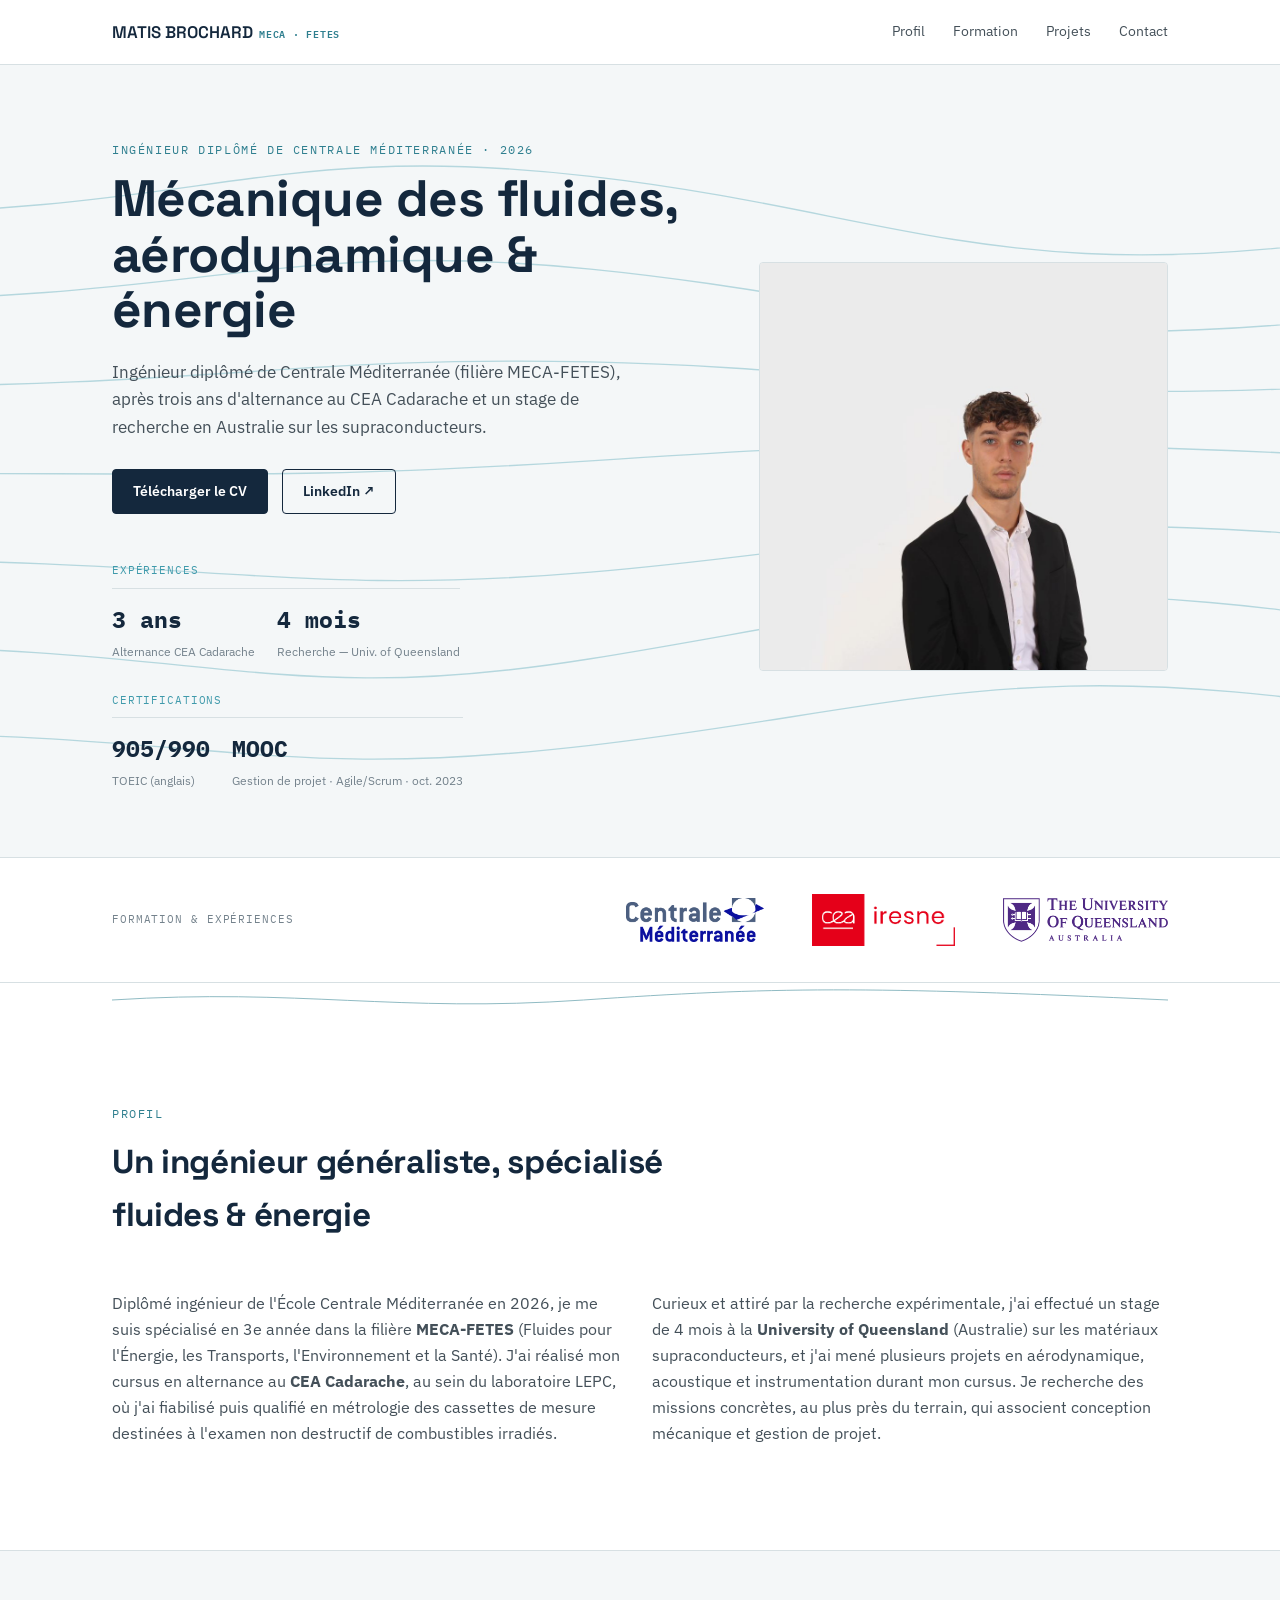
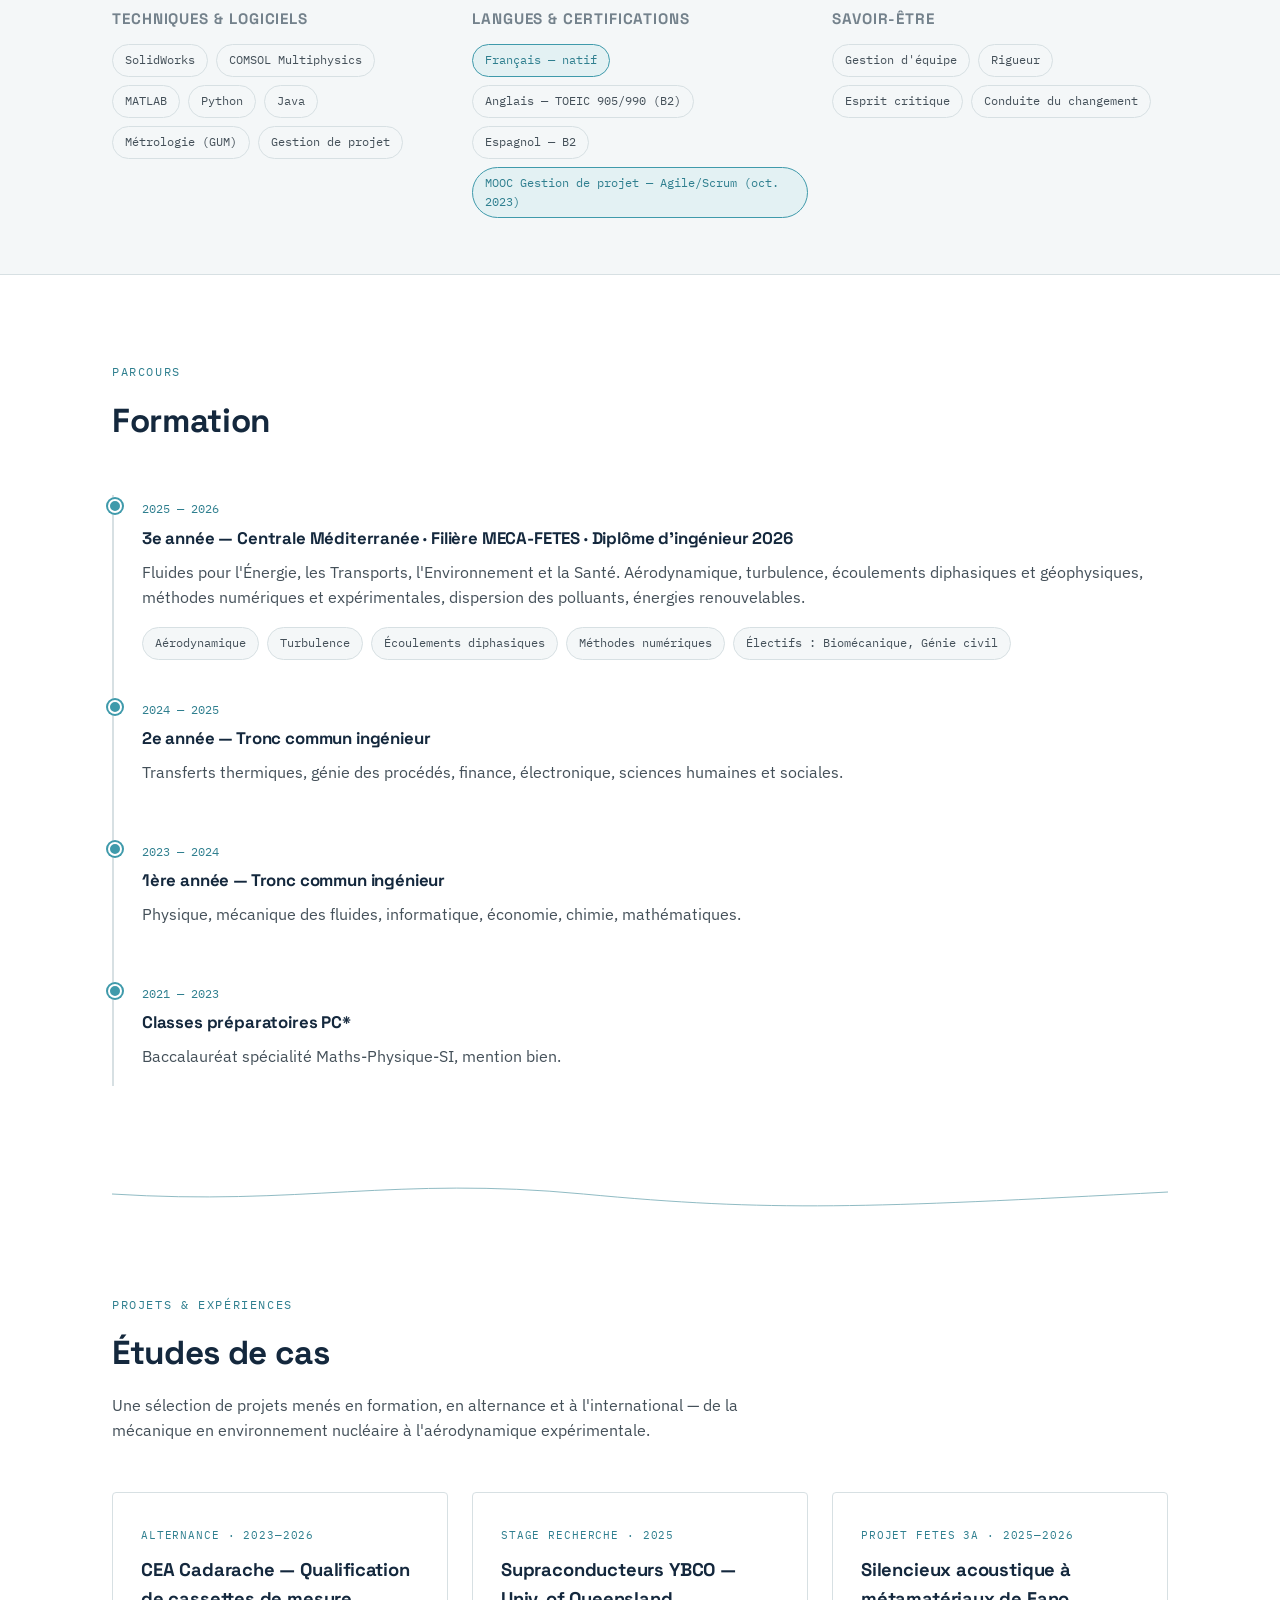
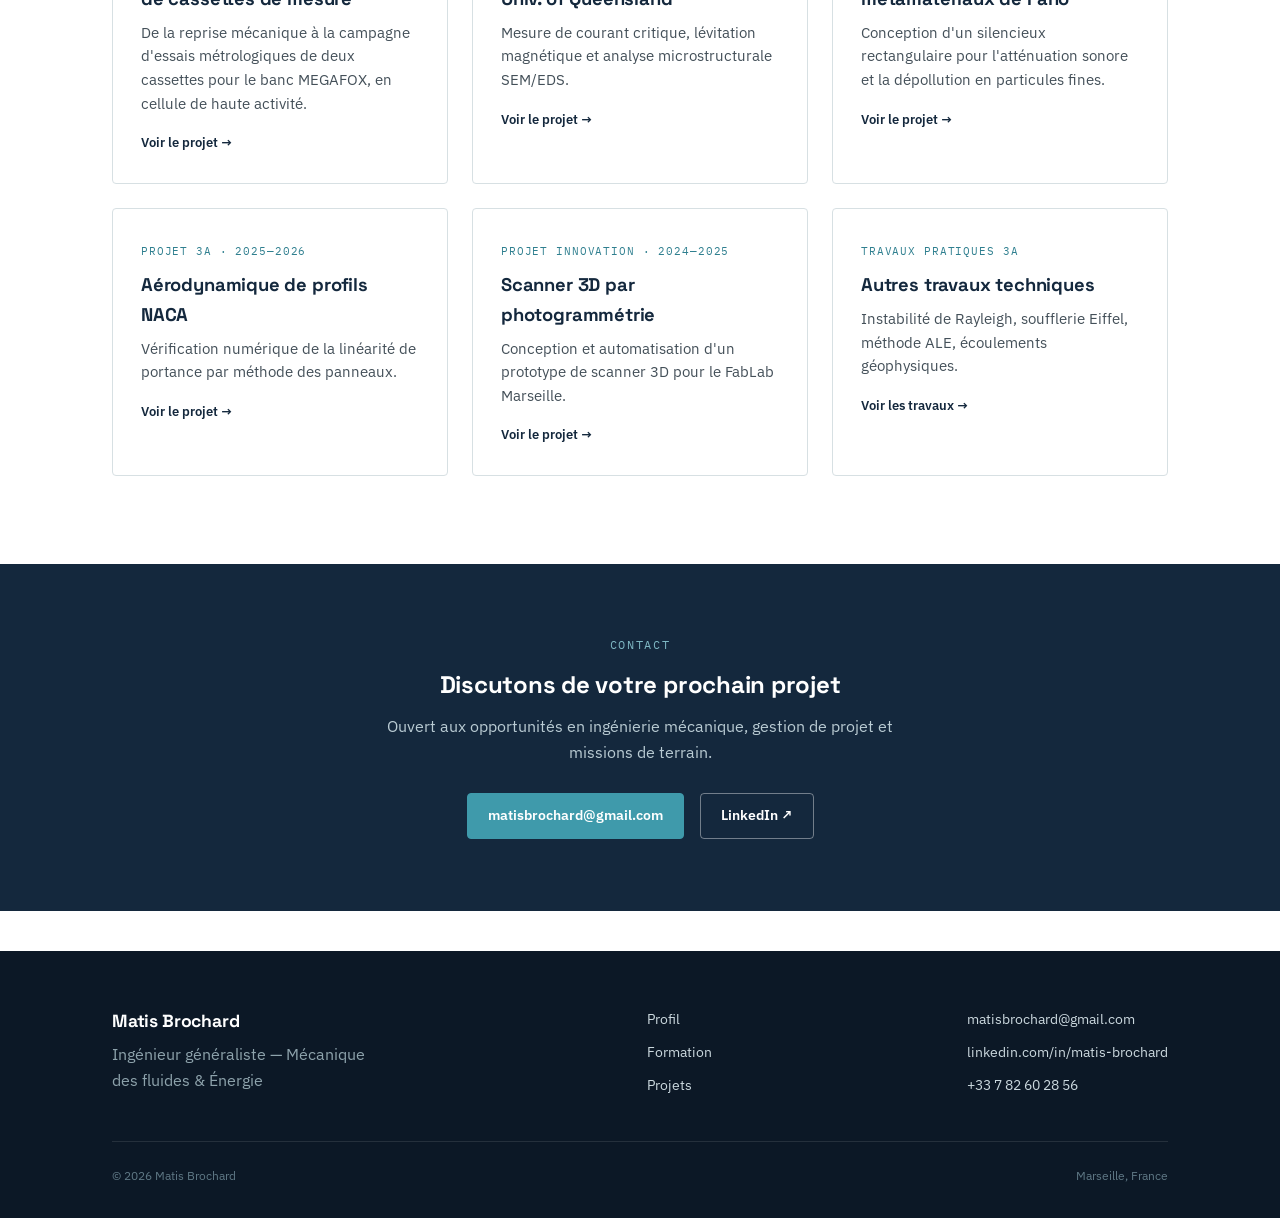
==== index.html @ a30637e5 "Add files via upload" ====
<!DOCTYPE html>
<html lang="fr">
<head>
<meta charset="UTF-8">
<meta name="viewport" content="width=device-width, initial-scale=1.0">
<title>Matis Brochard — Ingénieur généraliste, Mécanique des fluides &amp; Énergie</title>
<meta name="description" content="Portfolio de Matis Brochard, ingénieur diplômé de Centrale Méditerranée (2026), orienté mécanique, gestion de projet et missions de terrain.">
<link rel="preconnect" href="https://fonts.googleapis.com">
<link href="https://fonts.googleapis.com/css2?family=Space+Grotesk:wght@500;600;700&family=IBM+Plex+Sans:wght@400;500;600&family=IBM+Plex+Mono:wght@400;500&display=swap" rel="stylesheet">
<link rel="stylesheet" href="assets/style.css">
</head>
<body>

<nav class="site-nav">
  <div class="wrap">
    <a href="index.html" class="nav-mark">MATIS BROCHARD <small>MECA · FETES</small></a>
    <div class="nav-links">
      <a href="#profil">Profil</a>
      <a href="#formation">Formation</a>
      <a href="#projets">Projets</a>
      <a href="#contact">Contact</a>
    </div>
  </div>
</nav>

<!-- ================= HERO ================= -->
<header style="position:relative; overflow:hidden; padding:76px 0 64px; background:var(--paper-50);">
  <div class="flow-field" aria-hidden="true">
    <svg viewBox="0 0 1200 640" preserveAspectRatio="xMidYMid slice">
      <path class="flow-line" style="animation-delay:.0s" d="M -50 120 C 250 120, 300 60, 560 90 S 900 190, 1250 130"/>
      <path class="flow-line" style="animation-delay:.15s" d="M -50 190 C 250 190, 310 140, 560 165 S 900 245, 1250 195"/>
      <path class="flow-line" style="animation-delay:.3s" d="M -50 260 C 260 260, 320 235, 560 240 S 890 280, 1250 255"/>
      <path class="flow-line" style="animation-delay:.45s" d="M -50 330 C 260 330, 330 335, 560 320 S 880 300, 1250 320"/>
      <path class="flow-line" style="animation-delay:.6s" d="M -50 400 C 260 400, 320 430, 560 410 S 890 350, 1250 390"/>
      <path class="flow-line" style="animation-delay:.75s" d="M -50 470 C 260 470, 310 520, 560 480 S 900 400, 1250 460"/>
      <path class="flow-line" style="animation-delay:.9s" d="M -50 540 C 260 540, 300 580, 560 550 S 910 470, 1250 530"/>
    </svg>
  </div>
  <div class="wrap hero-grid">
    <div>
      <span class="eyebrow">Ingénieur diplômé de Centrale Méditerranée · 2026</span>
      <h1 style="font-size:clamp(2.1rem,4.4vw,3.2rem); line-height:1.08;">Mécanique des fluides,<br>aérodynamique &amp; énergie</h1>
      <p style="font-size:1.08rem; max-width:520px;">Ingénieur diplômé de Centrale Méditerranée (filière MECA-FETES), après trois ans d'alternance au CEA Cadarache et un stage de recherche en Australie sur les supraconducteurs.</p>
      <div style="display:flex; gap:14px; flex-wrap:wrap; margin-top:28px;">
        <a href="assets/CV_Matis_Brochard.pdf" class="btn btn-primary">Télécharger le CV</a>
        <a href="https://www.linkedin.com/in/matis-brochard" target="_blank" class="btn btn-ghost">LinkedIn ↗</a>
      </div>
      <div class="stat-groups" style="margin-top:48px;">
        <div class="stat-group">
          <span class="stat-label">Expériences</span>
          <div class="stat-row">
            <div class="stat"><b>3 ans</b><span>Alternance CEA Cadarache</span></div>
            <div class="stat"><b>4 mois</b><span>Recherche — Univ. of Queensland</span></div>
          </div>
        </div>
        <div class="stat-group">
          <span class="stat-label">Certifications</span>
          <div class="stat-row">
            <div class="stat"><b>905/990</b><span>TOEIC (anglais)</span></div>
            <div class="stat"><b>MOOC</b><span>Gestion de projet · Agile/Scrum · oct. 2023</span></div>
          </div>
        </div>
      </div>
    </div>
    <div>
      <img src="assets/matis-photo.jpg" alt="Portrait de Matis Brochard" style="border-radius:4px; aspect-ratio:1/1; object-fit:cover; border:1px solid var(--line-200);">
    </div>
  </div>
</header>

<section class="logo-band" aria-label="Établissements">
  <div class="wrap">
    <span class="label">Formation &amp; expériences</span>
    <div class="logos">
      <img src="assets/logos/centrale-mediterranee.png" alt="Centrale Méditerranée" class="logo-wide">
      <img src="assets/logos/cea-iresne.png" alt="CEA — IRESNE">
      <img src="assets/logos/uq.png" alt="The University of Queensland, Australia" class="logo-wide">
    </div>
  </div>
</section>

<div class="divider" aria-hidden="true">
  <svg viewBox="0 0 1120 34" preserveAspectRatio="none">
    <path d="M0 17 C 200 5, 300 30, 500 17 S 800 3, 1120 17" fill="none" stroke="#2f7f8f" stroke-width="1"/>
  </svg>
</div>

<!-- ================= PROFIL ================= -->
<section id="profil">
  <div class="wrap">
    <div class="section-head">
      <span class="eyebrow">Profil</span>
      <h2>Un ingénieur généraliste, spécialisé fluides &amp; énergie</h2>
    </div>
    <div class="grid-2" style="align-items:start;">
      <p style="font-size:1.02rem;">Diplômé ingénieur de l'École Centrale Méditerranée en 2026, je me suis spécialisé en 3e année dans la filière <strong>MECA-FETES</strong> (Fluides pour l'Énergie, les Transports, l'Environnement et la Santé). J'ai réalisé mon cursus en alternance au <strong>CEA Cadarache</strong>, au sein du laboratoire LEPC, où j'ai fiabilisé puis qualifié en métrologie des cassettes de mesure destinées à l'examen non destructif de combustibles irradiés.</p>
      <p style="font-size:1.02rem;">Curieux et attiré par la recherche expérimentale, j'ai effectué un stage de 4 mois à la <strong>University of Queensland</strong> (Australie) sur les matériaux supraconducteurs, et j'ai mené plusieurs projets en aérodynamique, acoustique et instrumentation durant mon cursus. Je recherche des missions concrètes, au plus près du terrain, qui associent conception mécanique et gestion de projet.</p>
    </div>
  </div>
</section>

<!-- ================= COMPETENCES ================= -->
<section class="section-tight" style="background:var(--paper-50); border-top:1px solid var(--line-200); border-bottom:1px solid var(--line-200);">
  <div class="wrap">
    <div class="grid-3">
      <div>
        <h3 style="font-size:0.95rem; text-transform:uppercase; letter-spacing:0.06em; color:var(--ink-400);">Techniques &amp; logiciels</h3>
        <div class="chip-row" style="margin-top:12px;">
          <span class="chip">SolidWorks</span><span class="chip">COMSOL Multiphysics</span><span class="chip">MATLAB</span><span class="chip">Python</span><span class="chip">Java</span><span class="chip">Métrologie (GUM)</span><span class="chip">Gestion de projet</span>
        </div>
      </div>
      <div>
        <h3 style="font-size:0.95rem; text-transform:uppercase; letter-spacing:0.06em; color:var(--ink-400);">Langues &amp; certifications</h3>
        <div class="chip-row" style="margin-top:12px;">
          <span class="chip chip-accent">Français — natif</span><span class="chip">Anglais — TOEIC 905/990 (B2)</span><span class="chip">Espagnol — B2</span><span class="chip chip-accent">MOOC Gestion de projet — Agile/Scrum (oct. 2023)</span>
        </div>
      </div>
      <div>
        <h3 style="font-size:0.95rem; text-transform:uppercase; letter-spacing:0.06em; color:var(--ink-400);">Savoir-être</h3>
        <div class="chip-row" style="margin-top:12px;">
          <span class="chip">Gestion d'équipe</span><span class="chip">Rigueur</span><span class="chip">Esprit critique</span><span class="chip">Conduite du changement</span>
        </div>
      </div>
    </div>
  </div>
</section>

<!-- ================= FORMATION ================= -->
<section id="formation">
  <div class="wrap">
    <div class="section-head">
      <span class="eyebrow">Parcours</span>
      <h2>Formation</h2>
    </div>
    <div class="timeline">
      <div class="timeline-item">
        <span class="timeline-date">2025 — 2026</span>
        <h3>3e année — Centrale Méditerranée · Filière MECA-FETES · Diplôme d'ingénieur 2026</h3>
        <p>Fluides pour l'Énergie, les Transports, l'Environnement et la Santé. Aérodynamique, turbulence, écoulements diphasiques et géophysiques, méthodes numériques et expérimentales, dispersion des polluants, énergies renouvelables.</p>
        <div class="chip-row">
          <span class="chip">Aérodynamique</span><span class="chip">Turbulence</span><span class="chip">Écoulements diphasiques</span><span class="chip">Méthodes numériques</span><span class="chip">Électifs : Biomécanique, Génie civil</span>
        </div>
      </div>
      <div class="timeline-item">
        <span class="timeline-date">2024 — 2025</span>
        <h3>2e année — Tronc commun ingénieur</h3>
        <p>Transferts thermiques, génie des procédés, finance, électronique, sciences humaines et sociales.</p>
      </div>
      <div class="timeline-item">
        <span class="timeline-date">2023 — 2024</span>
        <h3>1ère année — Tronc commun ingénieur</h3>
        <p>Physique, mécanique des fluides, informatique, économie, chimie, mathématiques.</p>
      </div>
      <div class="timeline-item">
        <span class="timeline-date">2021 — 2023</span>
        <h3>Classes préparatoires PC*</h3>
        <p>Baccalauréat spécialité Maths-Physique-SI, mention bien.</p>
      </div>
    </div>
  </div>
</section>

<div class="divider" aria-hidden="true">
  <svg viewBox="0 0 1120 34" preserveAspectRatio="none">
    <path d="M0 20 C 200 32, 300 2, 500 20 S 800 34, 1120 18" fill="none" stroke="#2f7f8f" stroke-width="1"/>
  </svg>
</div>

<!-- ================= PROJETS ================= -->
<section id="projets">
  <div class="wrap">
    <div class="section-head">
      <span class="eyebrow">Projets &amp; expériences</span>
      <h2>Études de cas</h2>
      <p>Une sélection de projets menés en formation, en alternance et à l'international — de la mécanique en environnement nucléaire à l'aérodynamique expérimentale.</p>
    </div>
    <div class="grid-3">

      <a class="card" href="projects/cea-alternance.html">
        <span class="tag">Alternance · 2023—2026</span>
        <h3>CEA Cadarache — Qualification de cassettes de mesure</h3>
        <p>De la reprise mécanique à la campagne d'essais métrologiques de deux cassettes pour le banc MEGAFOX, en cellule de haute activité.</p>
        <span class="card-link">Voir le projet</span>
      </a>

      <a class="card" href="projects/queensland-supraconducteurs.html">
        <span class="tag">Stage recherche · 2025</span>
        <h3>Supraconducteurs YBCO — Univ. of Queensland</h3>
        <p>Mesure de courant critique, lévitation magnétique et analyse microstructurale SEM/EDS.</p>
        <span class="card-link">Voir le projet</span>
      </a>

      <a class="card" href="projects/silencieux-fetes.html">
        <span class="tag">Projet FETES 3A · 2025—2026</span>
        <h3>Silencieux acoustique à métamatériaux de Fano</h3>
        <p>Conception d'un silencieux rectangulaire pour l'atténuation sonore et la dépollution en particules fines.</p>
        <span class="card-link">Voir le projet</span>
      </a>

      <a class="card" href="projects/aerodynamique-naca.html">
        <span class="tag">Projet 3A · 2025—2026</span>
        <h3>Aérodynamique de profils NACA</h3>
        <p>Vérification numérique de la linéarité de portance par méthode des panneaux.</p>
        <span class="card-link">Voir le projet</span>
      </a>

      <a class="card" href="projects/photogrammetrie-3d.html">
        <span class="tag">Projet innovation · 2024—2025</span>
        <h3>Scanner 3D par photogrammétrie</h3>
        <p>Conception et automatisation d'un prototype de scanner 3D pour le FabLab Marseille.</p>
        <span class="card-link">Voir le projet</span>
      </a>

      <a class="card" href="projects/autres-travaux.html">
        <span class="tag">Travaux pratiques 3A</span>
        <h3>Autres travaux techniques</h3>
        <p>Instabilité de Rayleigh, soufflerie Eiffel, méthode ALE, écoulements géophysiques.</p>
        <span class="card-link">Voir les travaux</span>
      </a>

    </div>
  </div>
</section>

<!-- ================= CONTACT ================= -->
<section class="contact-band" id="contact">
  <div class="wrap">
    <span class="eyebrow" style="color:#7fb8c4;">Contact</span>
    <h2>Discutons de votre prochain projet</h2>
    <p>Ouvert aux opportunités en ingénierie mécanique, gestion de projet et missions de terrain.</p>
    <div class="contact-actions">
      <a href="mailto:matisbrochard@gmail.com" class="btn btn-primary">matisbrochard@gmail.com</a>
      <a href="https://www.linkedin.com/in/matis-brochard" target="_blank" class="btn btn-ghost">LinkedIn ↗</a>
    </div>
  </div>
</section>

<footer>
  <div class="wrap">
    <div class="footer-grid">
      <div>
        <h4>Matis Brochard</h4>
        <p style="max-width:280px; color:#8ea3ac;">Ingénieur généraliste — Mécanique des fluides &amp; Énergie</p>
      </div>
      <div class="footer-links">
        <a href="#profil">Profil</a>
        <a href="#formation">Formation</a>
        <a href="#projets">Projets</a>
      </div>
      <div class="footer-links">
        <a href="mailto:matisbrochard@gmail.com">matisbrochard@gmail.com</a>
        <a href="https://www.linkedin.com/in/matis-brochard" target="_blank">linkedin.com/in/matis-brochard</a>
        <a href="tel:+33782602856">+33 7 82 60 28 56</a>
      </div>
    </div>
    <div class="footer-bottom">
      <span>© 2026 Matis Brochard</span>
      <span>Marseille, France</span>
    </div>
  </div>
</footer>

</body>
</html>
---- assets/style.css ----
/* ==========================================================================
   Matis Brochard — Portfolio ingénieur
   Design tokens
   ========================================================================== */
:root {
  --navy-950: #0c1826;
  --navy-900: #14283d;
  --navy-800: #1f3550;
  --navy-700: #2c4a6b;
  --teal-600: #2f7f8f;
  --teal-500: #3f9aab;
  --teal-100: #e3f1f3;
  --ink-800: #1c2528;
  --ink-600: #445059;
  --ink-400: #74828c;
  --paper-0: #ffffff;
  --paper-50: #f4f7f8;
  --paper-100: #eaf0f2;
  --line-200: #d7e0e3;
  --line-100: #e7edef;

  --font-display: "Space Grotesk", "Archivo", sans-serif;
  --font-body: "IBM Plex Sans", "Inter", sans-serif;
  --font-mono: "IBM Plex Mono", "SF Mono", monospace;

  --container: 1120px;
  --radius: 4px;
}

* { box-sizing: border-box; }
html { scroll-behavior: smooth; }
body {
  margin: 0;
  font-family: var(--font-body);
  color: var(--ink-800);
  background: var(--paper-0);
  line-height: 1.6;
  -webkit-font-smoothing: antialiased;
}
img { max-width: 100%; display: block; }
a { color: inherit; text-decoration: none; }
h1, h2, h3, h4 {
  font-family: var(--font-display);
  color: var(--navy-900);
  margin: 0 0 0.4em;
  letter-spacing: -0.01em;
}
p { margin: 0 0 1em; color: var(--ink-600); }
.mono { font-family: var(--font-mono); }

.wrap {
  max-width: var(--container);
  margin: 0 auto;
  padding: 0 32px;
}

@media (max-width: 640px) {
  .wrap { padding: 0 20px; }
  .nav-links { display: none; }
}

/* ---------- Nav ---------- */
.site-nav {
  position: sticky;
  top: 0;
  z-index: 50;
  background: rgba(255,255,255,0.92);
  backdrop-filter: blur(8px);
  border-bottom: 1px solid var(--line-200);
}
.site-nav .wrap {
  display: flex;
  align-items: center;
  justify-content: space-between;
  height: 64px;
}
.nav-mark {
  font-family: var(--font-display);
  font-weight: 600;
  font-size: 1.05rem;
  color: var(--navy-900);
  display: flex;
  align-items: baseline;
  gap: 6px;
}
.nav-mark small {
  font-family: var(--font-mono);
  font-size: 0.6rem;
  color: var(--teal-600);
  letter-spacing: 0.08em;
  text-transform: uppercase;
}
.nav-links {
  display: flex;
  gap: 28px;
  font-size: 0.88rem;
}
.nav-links a {
  color: var(--ink-600);
  padding: 4px 0;
  border-bottom: 2px solid transparent;
  transition: color .15s, border-color .15s;
}
.nav-links a:hover { color: var(--navy-900); border-color: var(--teal-500); }
.nav-back {
  font-size: 0.85rem;
  color: var(--teal-600);
  display: inline-flex;
  align-items: center;
  gap: 6px;
}
.nav-back:hover { color: var(--navy-900); }

.btn {
  display: inline-flex;
  align-items: center;
  gap: 8px;
  padding: 11px 20px;
  border-radius: var(--radius);
  font-size: 0.85rem;
  font-weight: 600;
  border: 1px solid var(--navy-900);
  transition: background .15s, color .15s, transform .15s;
}
.btn-primary { background: var(--navy-900); color: #fff; }
.btn-primary:hover { background: var(--teal-600); border-color: var(--teal-600); transform: translateY(-1px); }
.btn-ghost { background: transparent; color: var(--navy-900); }
.btn-ghost:hover { background: var(--navy-900); color: #fff; }

/* ---------- Hero streamlines (signature motif) ---------- */
.flow-field {
  position: absolute;
  inset: 0;
  z-index: 0;
  pointer-events: none;
}
.flow-field svg { width: 100%; height: 100%; }
.flow-line {
  fill: none;
  stroke: var(--teal-500);
  stroke-width: 1.1;
  opacity: 0.35;
  stroke-dasharray: 6 5000;
  animation: flow-draw 3.5s ease-out forwards;
}
@keyframes flow-draw {
  to { stroke-dashoffset: -5000; stroke-dasharray: 5000 0; }
}
@media (prefers-reduced-motion: reduce) {
  .flow-line { animation: none; stroke-dasharray: none; }
}

/* ---------- Section divider (signature motif reused) ---------- */
.divider {
  height: 34px;
  margin: 0 auto;
  max-width: var(--container);
  padding: 0 32px;
}
.divider svg { width: 100%; height: 100%; opacity: 0.55; }

/* ---------- Sections ---------- */
section { padding: 88px 0; }
.section-tight { padding: 56px 0; }
.eyebrow {
  font-family: var(--font-mono);
  font-size: 0.72rem;
  letter-spacing: 0.14em;
  text-transform: uppercase;
  color: var(--teal-600);
  margin-bottom: 12px;
  display: block;
}
.section-head { max-width: 640px; margin-bottom: 48px; }
.section-head h2 { font-size: clamp(1.6rem, 2.6vw, 2.1rem); }

/* ---------- Footer ---------- */
footer {
  background: var(--navy-950);
  color: #cbd8de;
  padding: 56px 0 32px;
  margin-top: 40px;
}
footer h4 { color: #fff; font-size: 1.1rem; }
footer a { color: #cbd8de; }
footer a:hover { color: var(--teal-500); }
.footer-grid {
  display: flex;
  flex-wrap: wrap;
  justify-content: space-between;
  gap: 32px;
  border-bottom: 1px solid rgba(255,255,255,0.1);
  padding-bottom: 32px;
  margin-bottom: 24px;
}
.footer-links { display: flex; flex-direction: column; gap: 10px; font-size: 0.9rem; }
.footer-bottom {
  font-size: 0.78rem;
  color: #5f7885;
  display: flex;
  justify-content: space-between;
  flex-wrap: wrap;
  gap: 8px;
}

/* ---------- Utility grids ---------- */
.grid-3 { display: grid; grid-template-columns: repeat(3, 1fr); gap: 24px; }
.grid-2 { display: grid; grid-template-columns: repeat(2, 1fr); gap: 24px; }
.hero-grid {
  position: relative;
  z-index: 1;
  display: grid;
  grid-template-columns: 1.3fr 0.9fr;
  gap: 56px;
  align-items: center;
}
@media (max-width: 880px) {
  .grid-3 { grid-template-columns: 1fr; }
  .grid-2 { grid-template-columns: 1fr; }
  .hero-grid { grid-template-columns: 1fr; }
  .hero-grid > div:last-child { max-width: 280px; margin: 0 auto; }
}

/* ---------- Chips ---------- */
.chip-row { display: flex; flex-wrap: wrap; gap: 8px; }
.chip {
  font-family: var(--font-mono);
  font-size: 0.74rem;
  padding: 6px 12px;
  border: 1px solid var(--line-200);
  border-radius: 999px;
  color: var(--ink-600);
  background: var(--paper-50);
}
.chip-accent { border-color: var(--teal-500); color: var(--teal-600); background: var(--teal-100); }

/* ---------- Cards ---------- */
.card {
  border: 1px solid var(--line-200);
  border-radius: var(--radius);
  background: var(--paper-0);
  padding: 28px;
  transition: border-color .18s, transform .18s, box-shadow .18s;
}
.card:hover {
  border-color: var(--teal-500);
  transform: translateY(-3px);
  box-shadow: 0 12px 28px -18px rgba(20,40,61,0.35);
}
.card .tag {
  font-family: var(--font-mono);
  font-size: 0.68rem;
  color: var(--teal-600);
  text-transform: uppercase;
  letter-spacing: 0.08em;
}
.card h3 { font-size: 1.15rem; margin-top: 8px; }
.card p { font-size: 0.92rem; margin-bottom: 14px; }
.card-link { font-size: 0.84rem; font-weight: 600; color: var(--navy-900); }
.card-link::after { content: " →"; }

/* ---------- Stats ---------- */
.stat-row { display: flex; gap: 40px; flex-wrap: wrap; }
.stat b {
  font-family: var(--font-mono);
  display: block;
  font-size: 1.9rem;
  color: var(--navy-900);
}
.stat span { font-size: 0.82rem; color: var(--ink-400); }

/* ---------- Timeline ---------- */
.timeline { border-left: 2px solid var(--line-200); padding-left: 28px; display: flex; flex-direction: column; gap: 36px; }
.timeline-item { position: relative; }
.timeline-item::before {
  content: "";
  position: absolute;
  left: -34px;
  top: 4px;
  width: 10px; height: 10px;
  border-radius: 50%;
  background: var(--teal-500);
  border: 2px solid #fff;
  box-shadow: 0 0 0 2px var(--teal-500);
}
.timeline-item.current::before { background: var(--navy-900); box-shadow: 0 0 0 2px var(--navy-900); }
.timeline-date { font-family: var(--font-mono); font-size: 0.78rem; color: var(--teal-600); }
.timeline-item h3 { font-size: 1.05rem; margin: 4px 0 8px; }

/* ---------- Case study page ---------- */
.case-hero {
  background: linear-gradient(180deg, var(--navy-900), var(--navy-800));
  color: #fff;
  padding: 64px 0 56px;
  position: relative;
  overflow: hidden;
}
.case-hero .wrap { position: relative; z-index: 1; }
.case-hero h1 { color: #fff; font-size: clamp(1.8rem, 3.4vw, 2.6rem); max-width: 780px; }
.case-hero p { color: #b9cbd3; max-width: 620px; font-size: 1.02rem; }
.case-meta { display: flex; flex-wrap: wrap; gap: 28px; margin-top: 28px; font-size: 0.85rem; color: #9fb6c0; }
.case-meta b { display: block; color: #fff; font-family: var(--font-mono); font-size: 0.85rem; }

.case-body { max-width: 760px; }
.case-body h2 { font-size: 1.3rem; margin-top: 48px; }
.case-body h2:first-child { margin-top: 0; }
.result-box {
  border: 1px solid var(--line-200);
  background: var(--paper-50);
  border-radius: var(--radius);
  padding: 20px 24px;
  margin: 20px 0;
}
.result-box b { font-family: var(--font-mono); color: var(--navy-900); }
blockquote {
  border-left: 3px solid var(--teal-500);
  margin: 24px 0;
  padding: 4px 0 4px 20px;
  font-style: italic;
  color: var(--ink-600);
}
.case-nav {
  display: flex;
  justify-content: space-between;
  border-top: 1px solid var(--line-200);
  margin-top: 64px;
  padding-top: 28px;
  font-size: 0.9rem;
}

/* ---------- Contact ---------- */
.contact-band {
  background: var(--navy-900);
  color: #fff;
  padding: 72px 0;
  text-align: center;
}
.contact-band h2 { color: #fff; }
.contact-band p { color: #b9cbd3; max-width: 560px; margin: 0 auto 28px; }
.contact-actions { display: flex; gap: 16px; justify-content: center; flex-wrap: wrap; }
.contact-band .btn-primary { background: var(--teal-500); border-color: var(--teal-500); }
.contact-band .btn-primary:hover { background: #fff; color: var(--navy-900); border-color: #fff; }
.contact-band .btn-ghost { color: #fff; border-color: rgba(255,255,255,0.4); }
.contact-band .btn-ghost:hover { background: #fff; color: var(--navy-900); }

/* ---------- Case study: long-form components ---------- */
.case-body h3 { font-size: 1.05rem; margin-top: 32px; }
.case-body ul, .case-body ol { color: var(--ink-600); padding-left: 1.25rem; margin: 0 0 1em; }
.case-body li { margin-bottom: 0.5em; }
.case-body li::marker { color: var(--teal-600); }
.fine-print { font-size: 0.82rem; color: var(--ink-400); }

/* Three real phases of the apprenticeship */
.phase-track {
  display: grid;
  grid-template-columns: repeat(3, 1fr);
  gap: 16px;
  margin: 24px 0 8px;
}
.phase {
  border-top: 3px solid var(--navy-900);
  padding-top: 14px;
}
.phase-future { border-top-style: dashed; border-top-color: var(--teal-500); }
.phase .mono { font-size: 0.72rem; color: var(--teal-600); letter-spacing: 0.06em; text-transform: uppercase; }
.phase h3 { margin: 6px 0 6px; font-size: 1rem; }
.phase p { font-size: 0.88rem; margin: 0; }

/* Two cassettes side by side */
.pair { display: grid; grid-template-columns: 1fr 1fr; gap: 16px; margin: 20px 0; }
.pair > div {
  border: 1px solid var(--line-200);
  border-radius: var(--radius);
  padding: 18px 20px;
  background: var(--paper-50);
}
.pair h3 { margin: 0 0 6px; font-size: 0.98rem; }
.pair p { margin: 0; font-size: 0.9rem; }

/* Action blocks: actions then skills */
.action-block { margin-bottom: 36px; padding-bottom: 28px; border-bottom: 1px solid var(--line-200); }
.action-block:last-of-type { border-bottom: 0; }
.skills-line { display: flex; gap: 14px; align-items: flex-start; margin-top: 14px; }
.skills-line .mono { font-family: var(--font-mono); font-size: 0.7rem; letter-spacing: 0.08em; text-transform: uppercase; color: var(--teal-500); padding-top: 7px; white-space: nowrap; }

@media (max-width: 760px) {
  .phase-track, .pair { grid-template-columns: 1fr; }
  .skills-line { flex-direction: column; gap: 6px; }
  .skills-line .mono { padding-top: 0; }
}

/* Figures */
.figure { margin: 28px 0; }
.figure img { width: 100%; height: auto; display: block; border: 1px solid var(--line-200); border-radius: 4px; background: #fff; }
.figure figcaption { font-size: 0.82rem; color: var(--ink-400); margin-top: 10px; }
.figure-row { display: grid; grid-template-columns: 1fr 1fr; gap: 20px; align-items: start; margin: 28px 0; }
.figure-row .figure { margin: 0; }
.figure-narrow { max-width: 460px; }

/* Logo band */
.logo-band { padding: 36px 0; border-top: 1px solid var(--line-200); border-bottom: 1px solid var(--line-200); background: #fff; }
.logo-band .wrap { display: flex; align-items: center; justify-content: space-between; gap: 32px; flex-wrap: wrap; }
.logo-band .label { font-family: var(--font-mono); font-size: 0.7rem; letter-spacing: 0.08em; text-transform: uppercase; color: var(--ink-400); }
.logo-band .logos { display: flex; align-items: center; gap: 48px; flex-wrap: wrap; }
.logo-band img { height: 52px; width: auto; display: block; }
.logo-band img.logo-wide { height: 44px; }

/* Process timeline (horizontal) */
.process { position: relative; display: grid; grid-template-columns: repeat(7, 1fr); gap: 0; margin: 28px 0 8px; counter-reset: p; }
.process::before { content: ""; position: absolute; left: 7%; right: 7%; top: 15px; height: 2px; background: var(--line-200); }
.process-step { position: relative; text-align: center; padding: 0 4px; }
.process-step::before { counter-increment: p; content: counter(p); position: relative; z-index: 1; width: 32px; height: 32px; border-radius: 50%; background: var(--navy-900); color: #fff; font-family: var(--font-mono); font-size: 0.8rem; display: flex; align-items: center; justify-content: center; margin: 0 auto 10px; }
.process-step b { display: block; font-size: 0.82rem; color: var(--navy-900); line-height: 1.25; }
.process-step.is-key::before { background: var(--teal-500); }
.process-tag { display: inline-block; font-family: var(--font-mono); font-size: 0.68rem; letter-spacing: 0.06em; text-transform: uppercase; color: var(--teal-500); margin-bottom: 8px; }
.action-block .process-tag { margin-bottom: 4px; }
.h-logo { display: inline-flex; align-items: center; gap: 10px; }
.h-logo img { height: 1.1em; width: auto; }

@media (max-width: 760px) {
  .figure-row { grid-template-columns: 1fr; }
  .logo-band .logos { gap: 28px; }
  .logo-band img { height: 40px; }
  .logo-band img.logo-wide { height: 34px; }
  .process { grid-template-columns: 1fr; gap: 14px; }
  .process::before { left: 15px; right: auto; top: 16px; bottom: 16px; width: 2px; height: auto; }
  .process-step { display: flex; align-items: center; gap: 14px; text-align: left; }
  .process-step::before { margin: 0; flex: none; }
}

/* Stat groups */
.stat-groups { display: flex; gap: 48px; flex-wrap: wrap; }
.stat-label { display: block; font-family: var(--font-mono); font-size: 0.68rem; letter-spacing: 0.08em; text-transform: uppercase; color: var(--teal-500); margin-bottom: 12px; padding-bottom: 8px; border-bottom: 1px solid var(--line-200); }
.stat-group .stat-row { gap: 32px; }

@media (max-width: 640px) { .site-nav .nav-links, .nav-links { display: none; } }
.stat-groups { gap: 28px 36px; }
.stat-groups .stat b { font-size: 1.45rem; }
.stat-groups .stat span { font-size: 0.76rem; }
.stat-group .stat-row { gap: 22px; }

/* Text + figure side by side */
.case-body.wide { max-width: 1000px; }
.case-body.wide > *:not(.split) { max-width: 760px; }
.split { display: grid; grid-template-columns: minmax(0, 1fr) 300px; gap: 36px; align-items: start; margin-bottom: 8px; }
.split .figure { margin: 6px 0 0; }
.split-stack { display: flex; flex-direction: column; gap: 18px; }
.split-stack .figure { margin: 0; }
.split-stack .figure img { background: #fff; }
.split h2:first-child { margin-top: 0; }
.tool-logos { display: flex; align-items: center; gap: 36px; flex-wrap: wrap; margin: 6px 0 18px; }
.tool-logos img { height: 34px; width: auto; display: block; }
.tool-logos img.tl-wide { height: 26px; }
.skills-line + .tool-logos, .tool-logos.inline { margin: 12px 0 0 0; }
.tool-logos.small img { height: 20px; }
.tool-logos.small img.tl-wide { height: 17px; }
.fig-pair { display: grid; grid-template-columns: 1fr 1fr; gap: 20px; margin: 24px 0; }
.fig-pair .figure { margin: 0; }
@media (max-width: 860px) {
  .split { grid-template-columns: 1fr; gap: 8px; }
  .fig-pair { grid-template-columns: 1fr; }
}
.skills-line + .tool-logos { margin-left: 98px; }
@media (max-width: 760px) { .skills-line + .tool-logos { margin-left: 0; } }
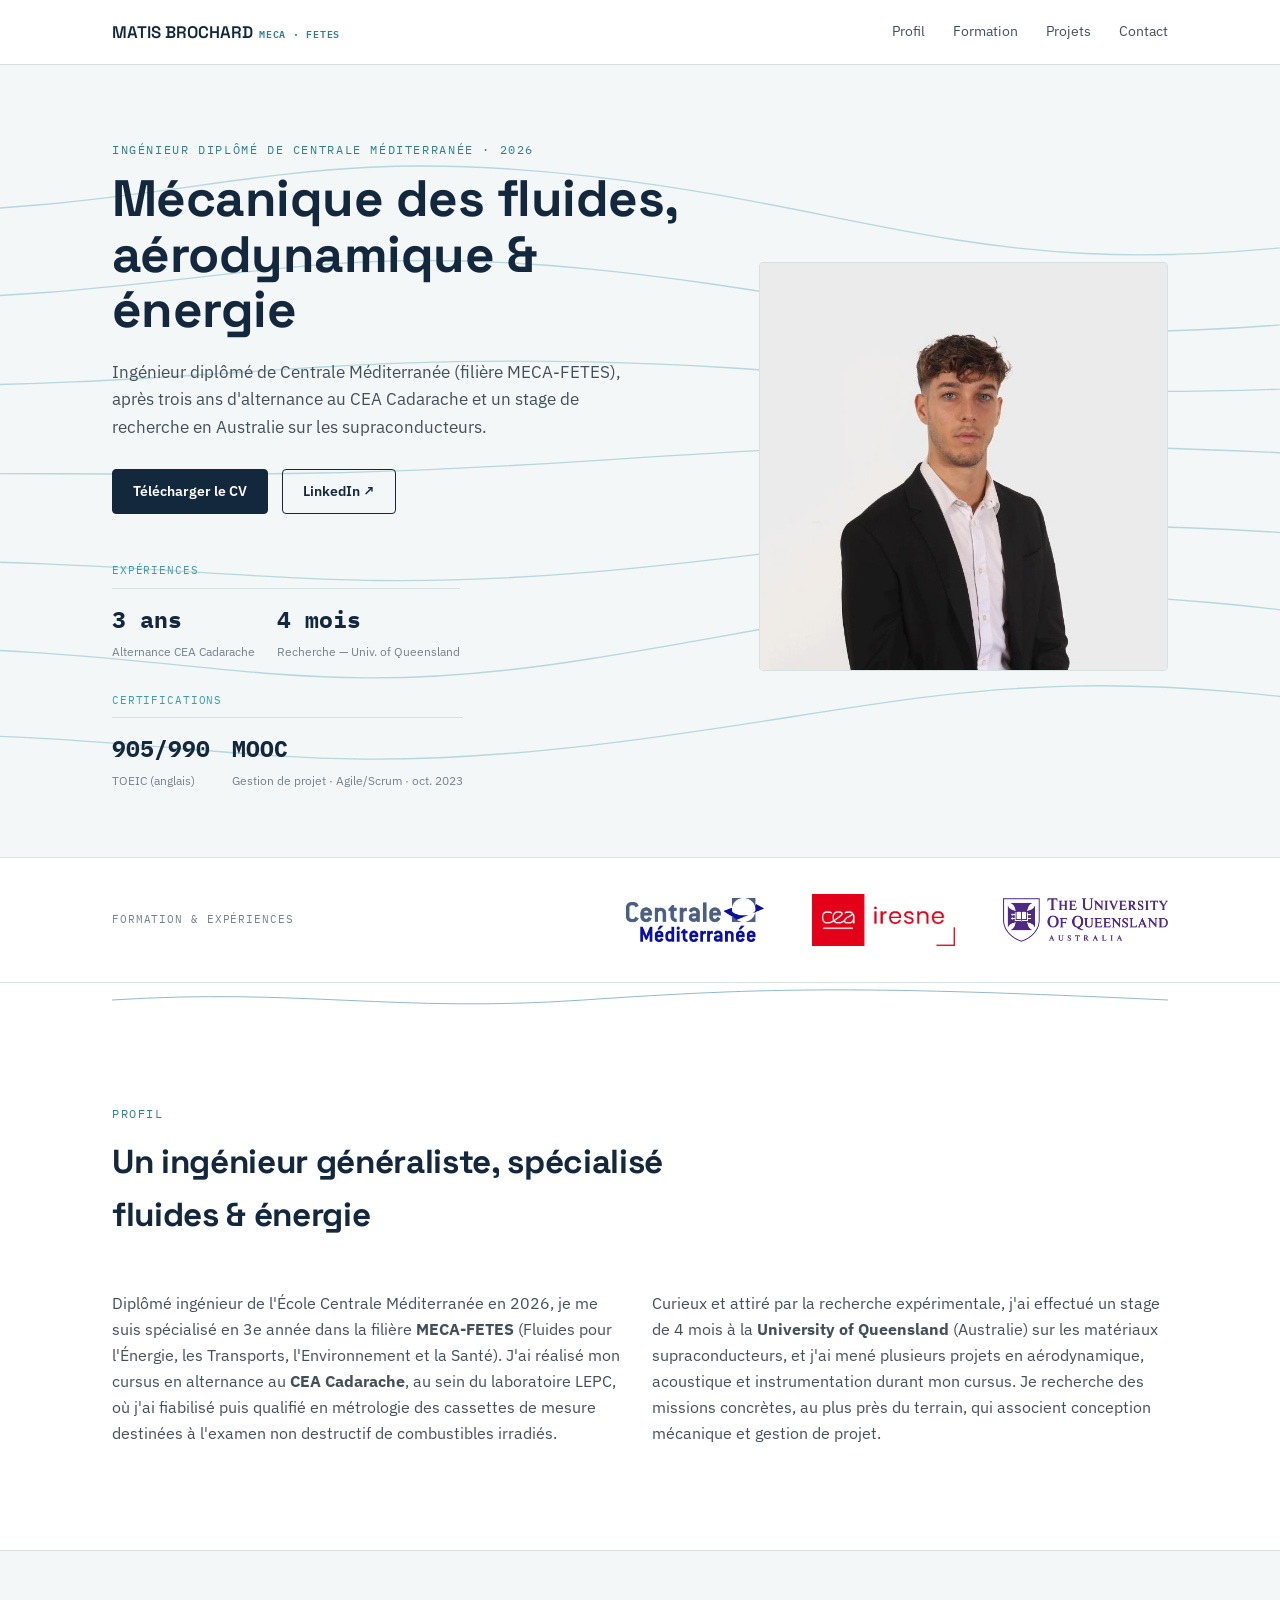
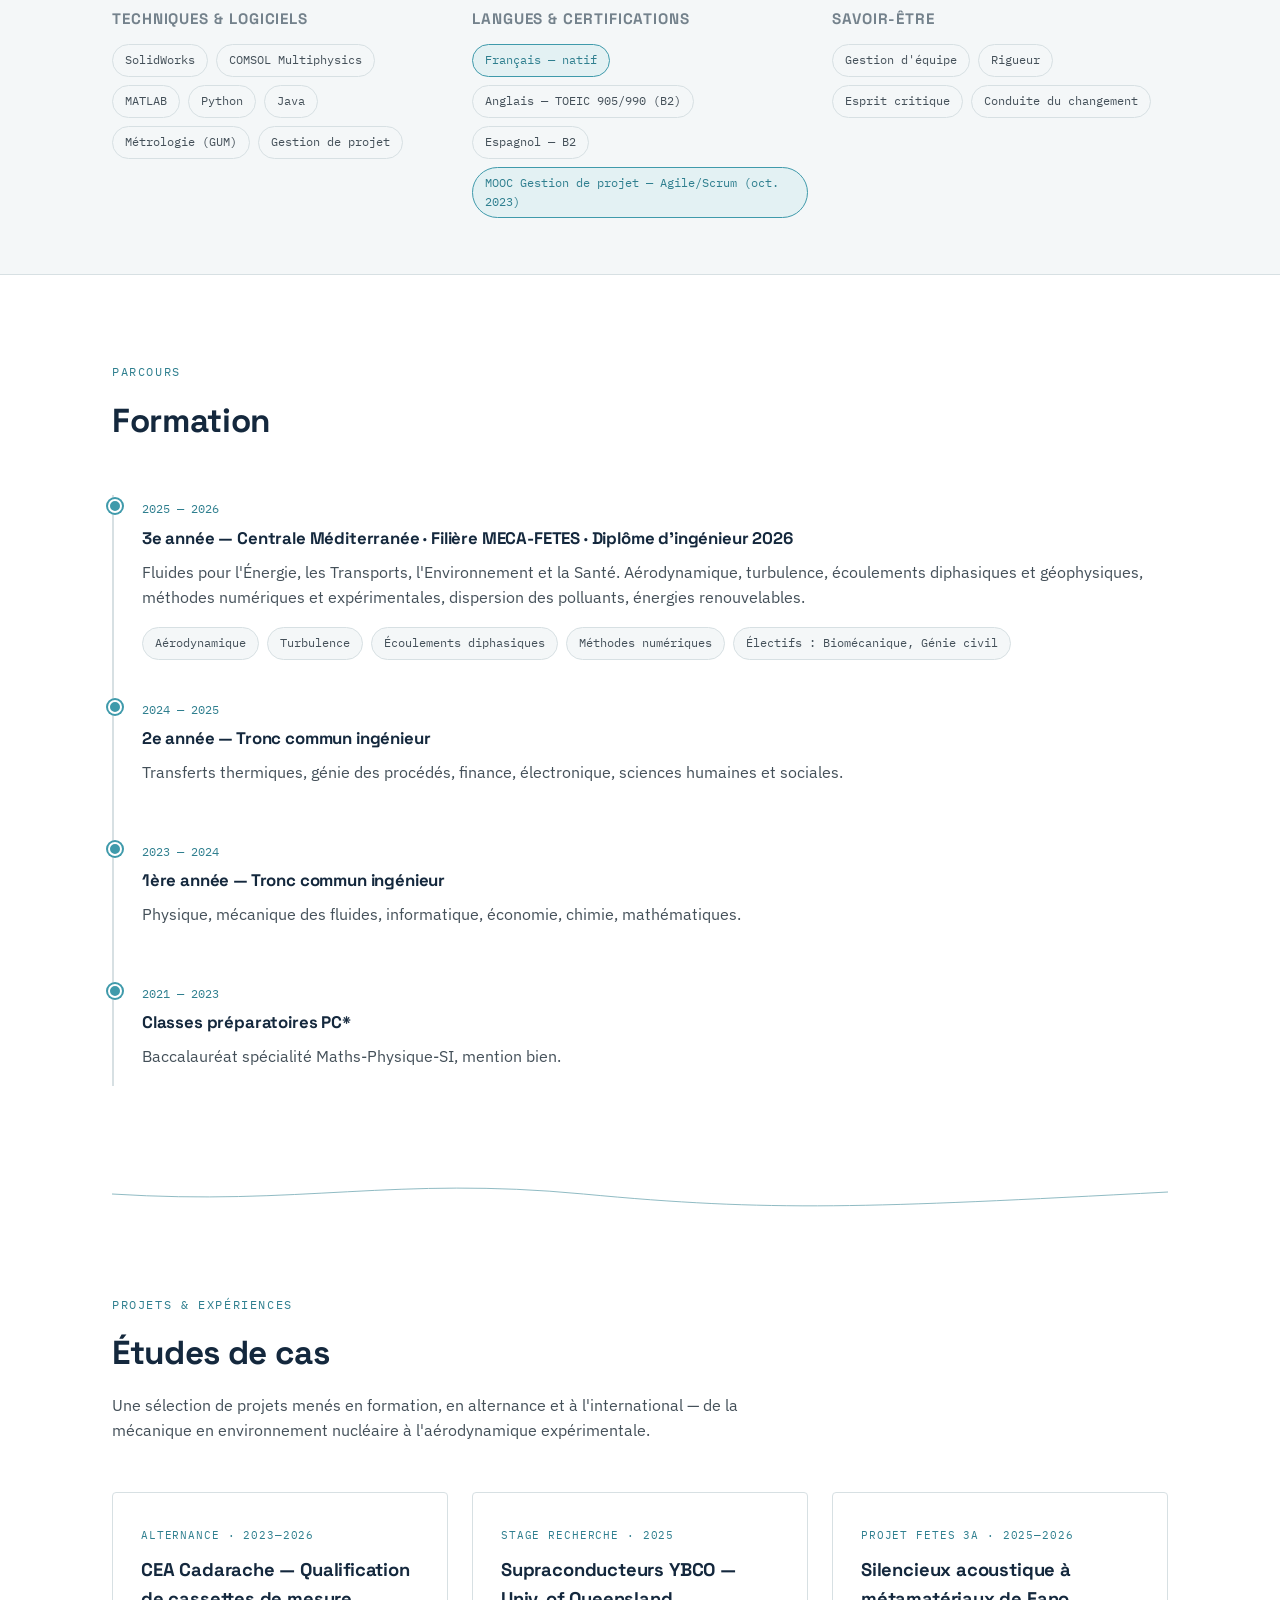
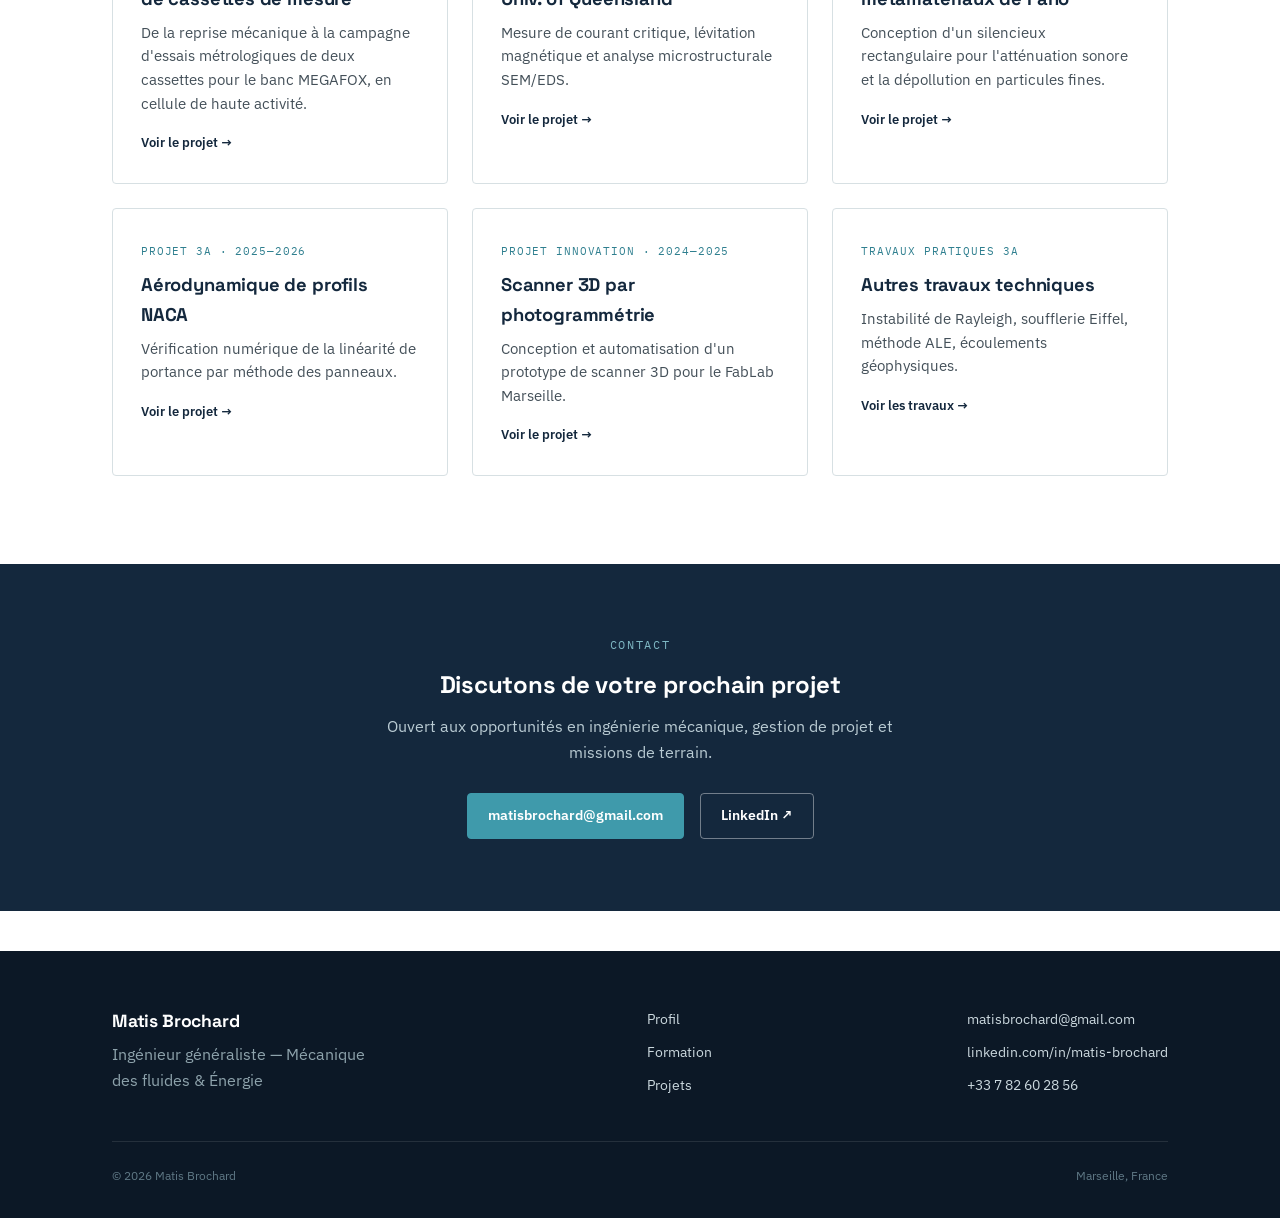
==== commit 5c311d4b: "Add files via upload" ====
--- a/index.html
+++ b/index.html
@@ -26,7 +26,7 @@
 <!-- ================= HERO ================= -->
 <header style="position:relative; overflow:hidden; padding:76px 0 64px; background:var(--paper-50);">
   <div class="flow-field" aria-hidden="true">
-    <svg viewBox="0 0 1200 640" preserveAspectRatio="xMidYMid slice">
+    <svg id="flow-svg" viewBox="0 0 1200 640" preserveAspectRatio="xMidYMid slice">
       <path class="flow-line" style="animation-delay:.0s" d="M -50 120 C 250 120, 300 60, 560 90 S 900 190, 1250 130"/>
       <path class="flow-line" style="animation-delay:.15s" d="M -50 190 C 250 190, 310 140, 560 165 S 900 245, 1250 195"/>
       <path class="flow-line" style="animation-delay:.3s" d="M -50 260 C 260 260, 320 235, 560 240 S 890 280, 1250 255"/>
@@ -67,6 +67,15 @@
     </div>
   </div>
 </header>
+<script>
+  /* On narrow screens, stretch the flow lines over the whole (tall) hero so they stay visible between text blocks */
+  (function(){ try {
+    var svg=document.getElementById('flow-svg'); if(!svg||!window.matchMedia) return;
+    var mq=window.matchMedia('(max-width: 880px)');
+    function apply(){ svg.setAttribute('preserveAspectRatio', mq.matches ? 'none' : 'xMidYMid slice'); }
+    apply(); if(mq.addEventListener) mq.addEventListener('change',apply);
+  } catch(e){} })();
+</script>
 
 <section class="logo-band" aria-label="Établissements">
   <div class="wrap">
